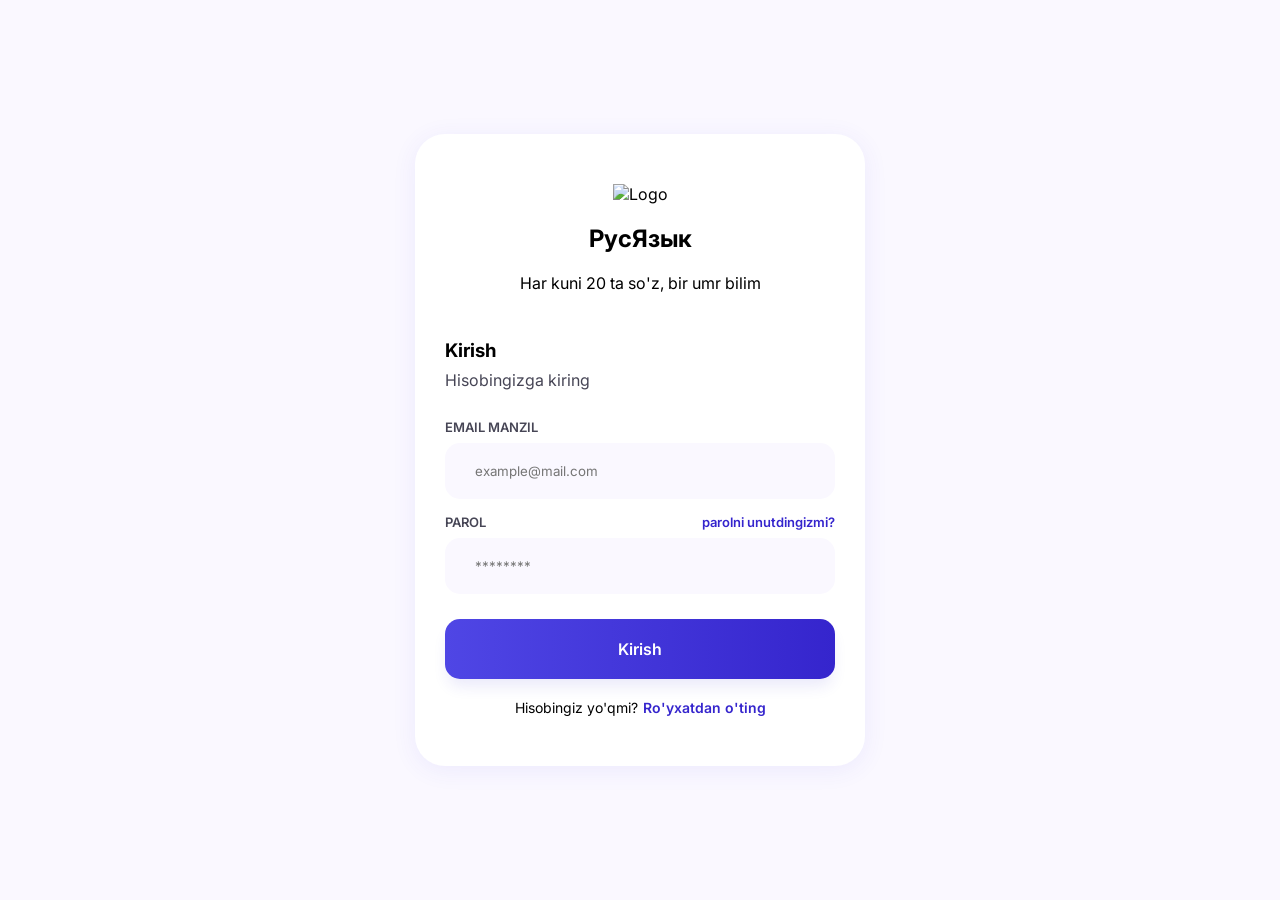
==== index.html @ 4c3a9ec2 "commit" ====
<!DOCTYPE html>
<html lang="uz">

<head>
    <meta charset="UTF-8">
    <meta name="viewport" content="width=device-width, initial-scale=1.0">
    <title>Til sayti</title>
    <link rel="stylesheet" href="style.css">

    <link rel="preconnect" href="https://fonts.googleapis.com">
    <link rel="preconnect" href="https://fonts.gstatic.com" crossorigin>
    <link href="https://fonts.googleapis.com/css2?family=Inter:wght@400;500;600;700&display=swap" rel="stylesheet">

    <link rel="stylesheet" href="https://cdnjs.cloudflare.com/ajax/libs/font-awesome/7.0.1/css/all.min.css"
        integrity="sha512-2SwdPD6INVrV/lHTZbO2nodKhrnDdJK9/kg2XD1r9uGqPo1cUbujc+IYdlYdEErWNu69gVcYgdxlmVmzTWnetw=="
        crossorigin="anonymous" referrerpolicy="no-referrer" />

    <script src="https://cdn.jsdelivr.net/npm/@supabase/supabase-js@2"></script>
</head>

<body>
    <div class="kirish">
        <div class="bosh">
            <img src="./Margin.svg" alt="Logo">
            <h2>РусЯзык</h2>
            <p>Har kuni 20 ta so'z, bir umr bilim</p>
        </div>

        <div class="texts">
            <h3>Kirish</h3>
            <p>Hisobingizga kiring</p>
        </div>

        <div class="input-con">
            <div>
                <p>EMAIL MANZIL</p>
                <div class="input1">
                    <i class="fa-regular fa-envelope"></i>
                    <input id="email" type="email" placeholder="example@mail.com">
                </div>
            </div>

            <div>
                <div class="input2-item">
                    <p>PAROL</p>
                    <p class="forgot-pass">parolni unutdingizmi?</p>
                </div>
                <div class="input1">
                    <i class="fa-solid fa-lock"></i>
                    <input id="parol" type="password" placeholder="********">
                </div>
            </div>

            <button onclick="login()" class="kirish-btn">Kirish</button>
        </div>

        <div class="foot">
            <p>Hisobingiz yo'qmi?</p>
            <p class="sign" onclick="Sign()">Ro'yxatdan o'ting</p>
        </div>
    </div>

    <script src="script.js"></script>
</body>

</html>
---- style.css ----
* {
    box-sizing: border-box;
    font-family: 'Inter', sans-serif;
}

body {
    margin: 0;
    background-color: #FAF8FF;
    display: flex;
    justify-content: center;
    align-items: center;
    min-height: 100vh;
    padding: 0 20px;
}

.kirish {
    display: flex;
    flex-direction: column;
    background-color: #fff;
    width: 100%;
    max-width: 450px;
    padding: 50px 30px;
    border-radius: 30px;
    box-shadow: 0px 4px 24px 0px rgba(79, 70, 229, 0.08);
}

.bosh {
    text-align: center;
}

.texts h3 {
    margin: 0;
}

.texts p {
    margin-top: 8px;
    color: #464555;
}

.texts {
    padding-top: 30px;
}

.input-con {
    display: flex;
    flex-direction: column;
    gap: 15px;
}

.input1 {
    background-color: #FAF8FF;
    width: 100%;
    padding: 20px 15px;
    display: flex;
    border-radius: 15px;
    align-items: center;
}

.input1 i {
    color: #777587;
}

.input1 input {
    border: none;
    background-color: transparent;
    width: 100%;
    outline: none;
    padding: 0px 15px;
}

.input-con>div>p {
    color: #464555;
    font-size: 13px;
    font-weight: 600;
    margin-bottom: 8px;
}

.input2-item {
    display: flex;
    justify-content: space-between;
    margin-bottom: 8px;
}

.input2-item p {
    margin: 0;
    color: #464555;
    font-size: 13px;
    font-weight: 600;
}

.input2-item p.forgot-pass {
    color: #3525CD;
    cursor: pointer;
}

.kirish-btn {
    box-shadow: 0px 10px 15px -3px rgba(53, 37, 205, 0.1);
    background: linear-gradient(90deg, #4F46E5 0%, #3525CD 100%);
    padding: 20px 30px;
    border-radius: 15px;
    margin-top: 10px;
    width: 100%;
    border: none;
    color: #fff;
    font-size: 16px;
    font-weight: 600;
    cursor: pointer;
    transition: 0.3s;
}

.kirish-btn:hover {
    opacity: 0.9;
}

.foot {
    display: flex;
    justify-content: center;
    align-items: center;
    gap: 5px;
    padding-top: 20px;
}

.foot p {
    margin: 0;
    font-size: 14px;
}

.foot p.sign {
    color: #3525CD;
    font-weight: 600;
    cursor: pointer;
}

@media (max-width: 576px) {
    .kirish {
        padding: 30px 20px;
        gap: 10px;
    }

    .bosh h2 {
        font-size: 25px;
    }

    .bosh p {
        font-size: 15px;
    }

    .texts h3 {
        font-size: 18px;
    }

    .foot {
        flex-direction: column;
        gap: 10px;
    }
}

@media (max-width: 350px) {
    body {
        padding: 0 10px;
    }

    .kirish {
        padding: 20px 15px;
        border-radius: 20px;
    }

    .bosh img {
        width: 40px;
    }

    .bosh h2 {
        font-size: 20px;
    }

    .bosh p {
        font-size: 13px;
    }

    .input1 {
        padding: 15px 10px;
    }

    .input1 input {
        font-size: 14px;
        padding: 0 10px;
    }

    .kirish-btn {
        padding: 15px 20px;
        font-size: 14px;
    }

    .input2-item p {
        font-size: 11px;
    }

    .foot {
        font-size: 12px;
    }
}
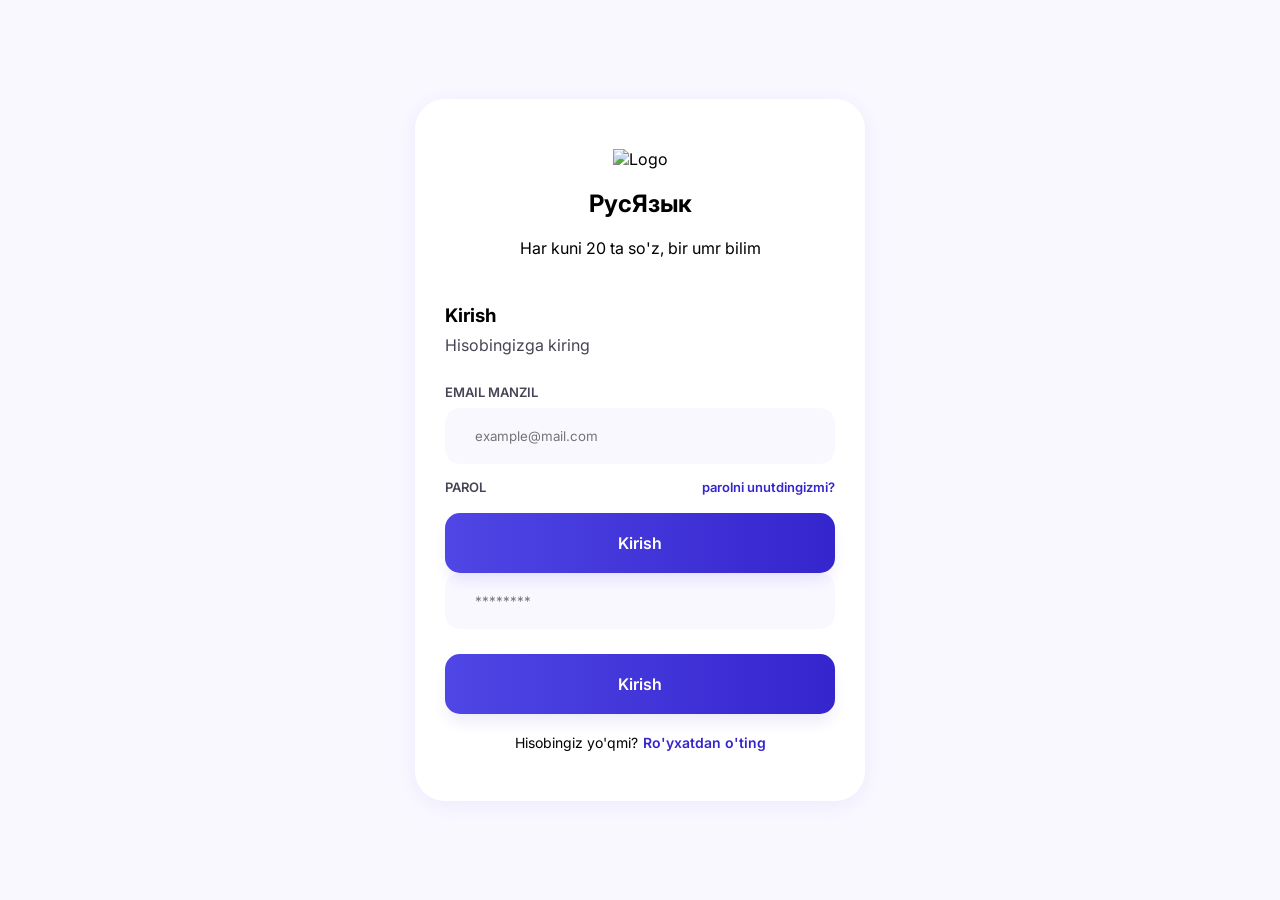
==== commit e88473c4: "commit" ====
--- a/index.html
+++ b/index.html
@@ -45,6 +45,10 @@
                     <p>PAROL</p>
                     <p class="forgot-pass">parolni unutdingizmi?</p>
                 </div>
+                <a href="boshlash.html">
+                    <button id="kirish" class="kirish-btn">Kirish</button>
+                </a>
+            </form>
                 <div class="input1">
                     <i class="fa-solid fa-lock"></i>
                     <input id="parol" type="password" placeholder="********">
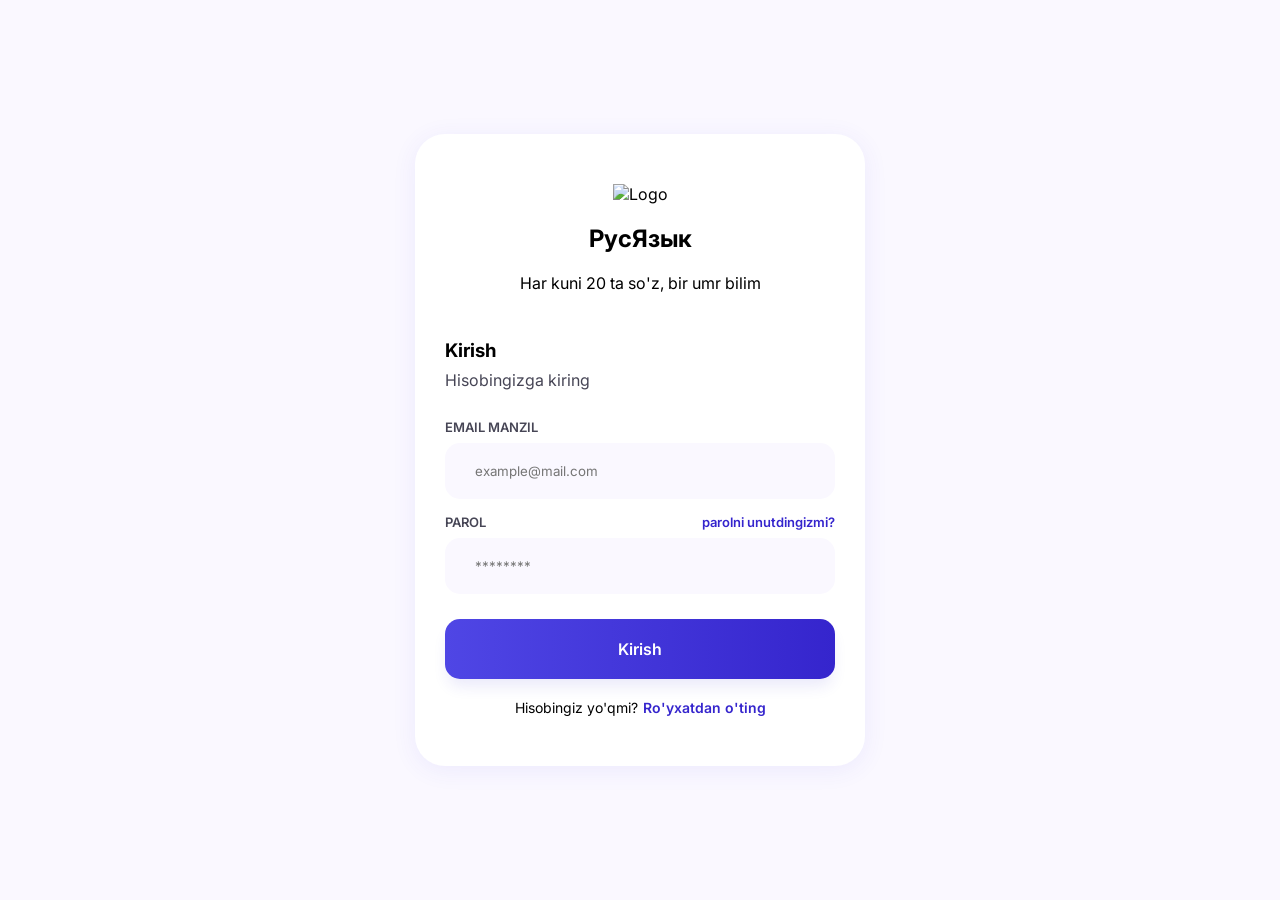
==== commit 09f62a09: "yangilanish" ====
--- a/index.html
+++ b/index.html
@@ -45,17 +45,15 @@
                     <p>PAROL</p>
                     <p class="forgot-pass">parolni unutdingizmi?</p>
                 </div>
-                <a href="boshlash.html">
-                    <button id="kirish" class="kirish-btn">Kirish</button>
-                </a>
-            </form>
+                </form>
                 <div class="input1">
                     <i class="fa-solid fa-lock"></i>
                     <input id="parol" type="password" placeholder="********">
                 </div>
             </div>
-
-            <button onclick="login()" class="kirish-btn">Kirish</button>
+            <a href="boshlash.html">
+                <button onclick="login()" id="boshla" class="kirish-btn">Kirish</button>
+            </a>
         </div>
 
         <div class="foot">
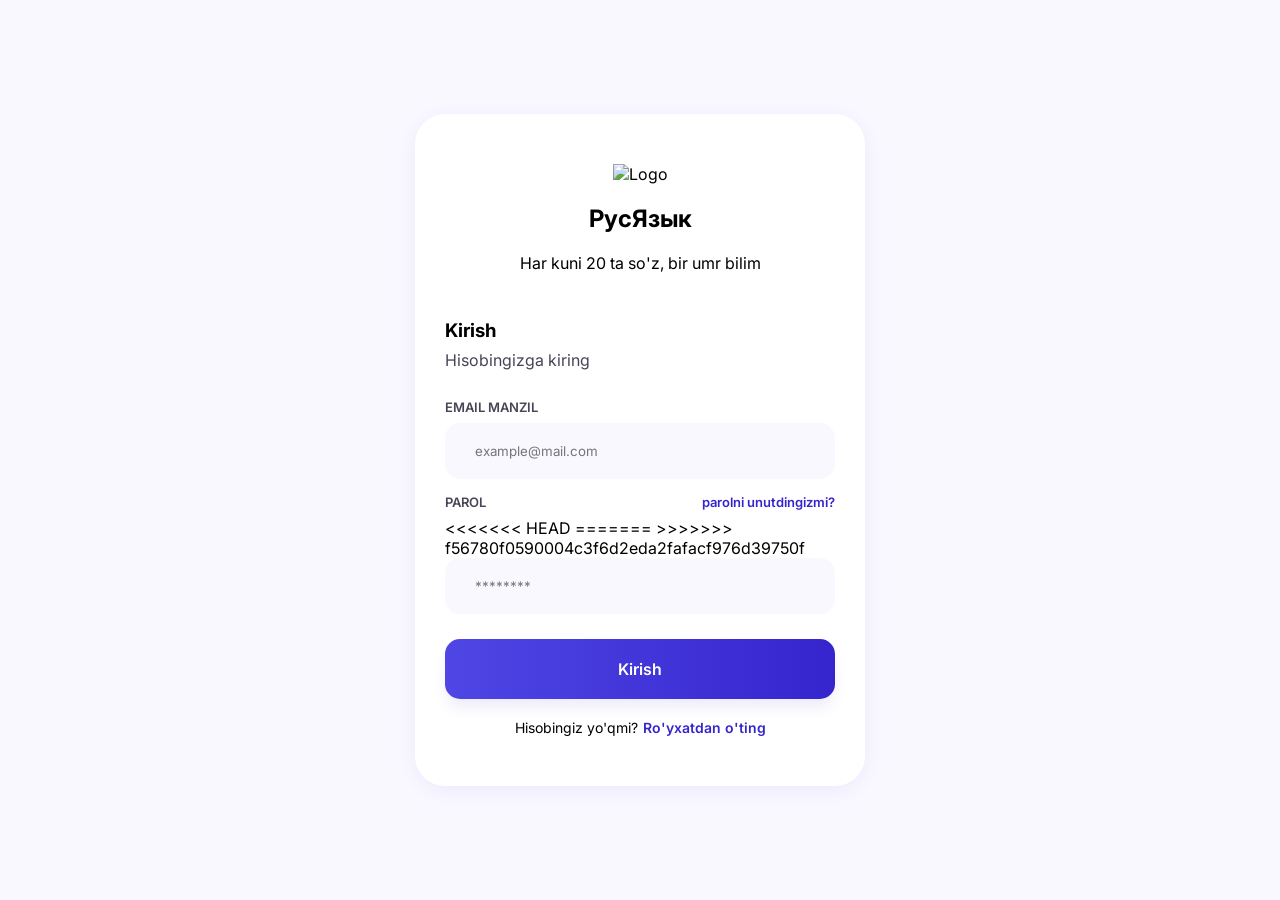
==== commit c0b77669: "media deyarli ideal" ====
--- a/index.html
+++ b/index.html
@@ -45,7 +45,12 @@
                     <p>PAROL</p>
                     <p class="forgot-pass">parolni unutdingizmi?</p>
                 </div>
+<<<<<<< HEAD
+
+            </form>
+=======
                 </form>
+>>>>>>> f56780f0590004c3f6d2eda2fafacf976d39750f
                 <div class="input1">
                     <i class="fa-solid fa-lock"></i>
                     <input id="parol" type="password" placeholder="********">
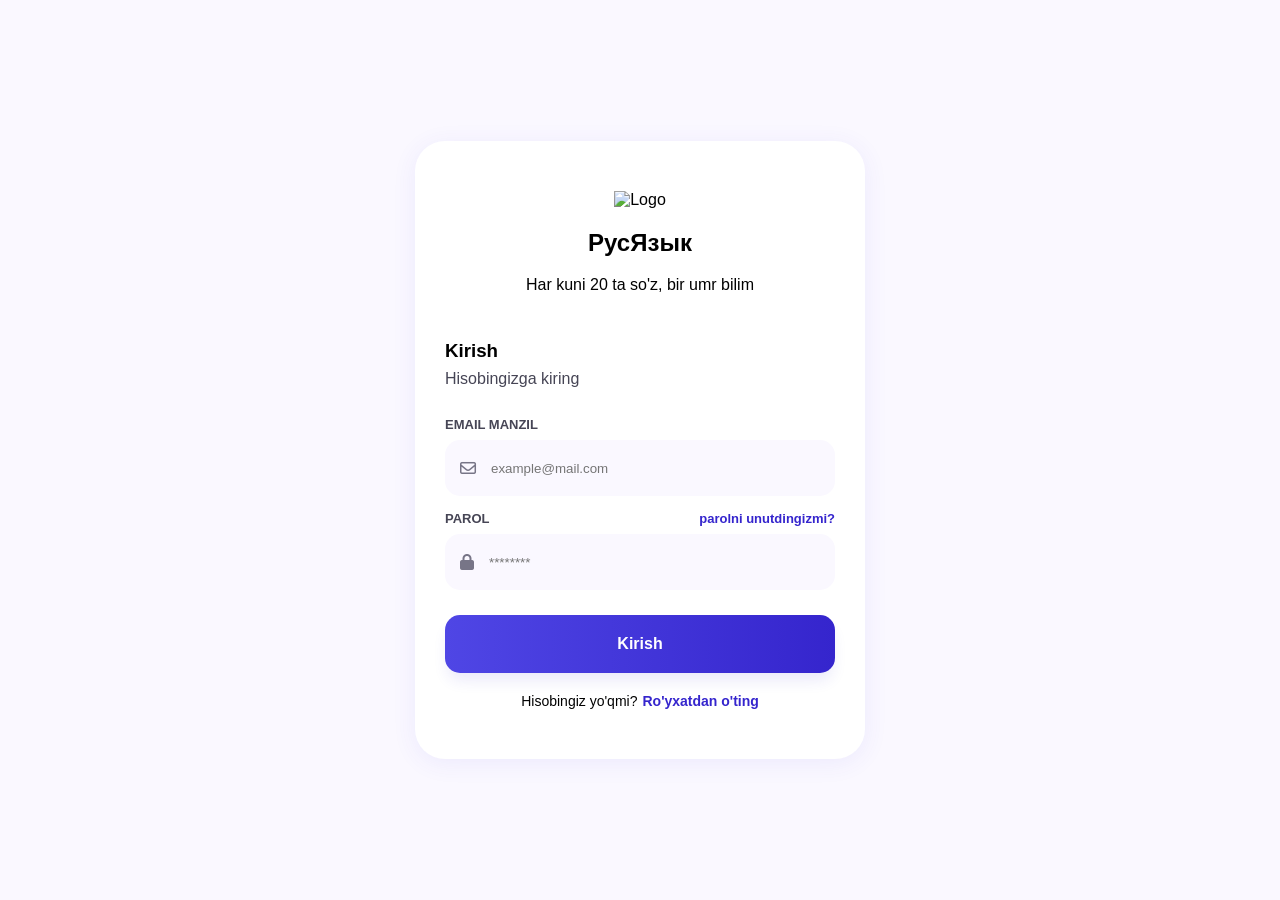
==== commit d1913147: "yangilanish" ====
--- a/index.html
+++ b/index.html
@@ -1,23 +1,15 @@
 <!DOCTYPE html>
 <html lang="uz">
-
 <head>
     <meta charset="UTF-8">
     <meta name="viewport" content="width=device-width, initial-scale=1.0">
-    <title>Til sayti</title>
+    <title>Til sayti - Kirish</title>
     <link rel="stylesheet" href="style.css">
-
-    <link rel="preconnect" href="https://fonts.googleapis.com">
-    <link rel="preconnect" href="https://fonts.gstatic.com" crossorigin>
-    <link href="https://fonts.googleapis.com/css2?family=Inter:wght@400;500;600;700&display=swap" rel="stylesheet">
-
-    <link rel="stylesheet" href="https://cdnjs.cloudflare.com/ajax/libs/font-awesome/7.0.1/css/all.min.css"
-        integrity="sha512-2SwdPD6INVrV/lHTZbO2nodKhrnDdJK9/kg2XD1r9uGqPo1cUbujc+IYdlYdEErWNu69gVcYgdxlmVmzTWnetw=="
-        crossorigin="anonymous" referrerpolicy="no-referrer" />
-
+    <link rel="stylesheet" href="https://cdnjs.cloudflare.com/ajax/libs/font-awesome/6.4.0/css/all.min.css">
     <script src="https://cdn.jsdelivr.net/npm/@supabase/supabase-js@2"></script>
+    <link rel="stylesheet" type="text/css" href="https://cdn.jsdelivr.net/npm/toastify-js/src/toastify.min.css">
+<script type="text/javascript" src="https://cdn.jsdelivr.net/npm/toastify-js"></script>
 </head>
-
 <body>
     <div class="kirish">
         <div class="bosh">
@@ -36,7 +28,7 @@
                 <p>EMAIL MANZIL</p>
                 <div class="input1">
                     <i class="fa-regular fa-envelope"></i>
-                    <input id="email" type="email" placeholder="example@mail.com">
+                    <input id="login-email" type="email" placeholder="example@mail.com">
                 </div>
             </div>
 
@@ -45,29 +37,21 @@
                     <p>PAROL</p>
                     <p class="forgot-pass">parolni unutdingizmi?</p>
                 </div>
-<<<<<<< HEAD
-
-            </form>
-=======
-                </form>
->>>>>>> f56780f0590004c3f6d2eda2fafacf976d39750f
                 <div class="input1">
                     <i class="fa-solid fa-lock"></i>
-                    <input id="parol" type="password" placeholder="********">
+                    <input id="login-parol" type="password" placeholder="********">
                 </div>
             </div>
-            <a href="boshlash.html">
-                <button onclick="login()" id="boshla" class="kirish-btn">Kirish</button>
-            </a>
+            
+            <button onclick="login()" id="boshla" class="kirish-btn">Kirish</button>
         </div>
 
         <div class="foot">
             <p>Hisobingiz yo'qmi?</p>
-            <p class="sign" onclick="Sign()">Ro'yxatdan o'ting</p>
+            <p class="sign" onclick="goToSignUp()">Ro'yxatdan o'ting</p>
         </div>
     </div>
 
     <script src="script.js"></script>
 </body>
-
 </html>
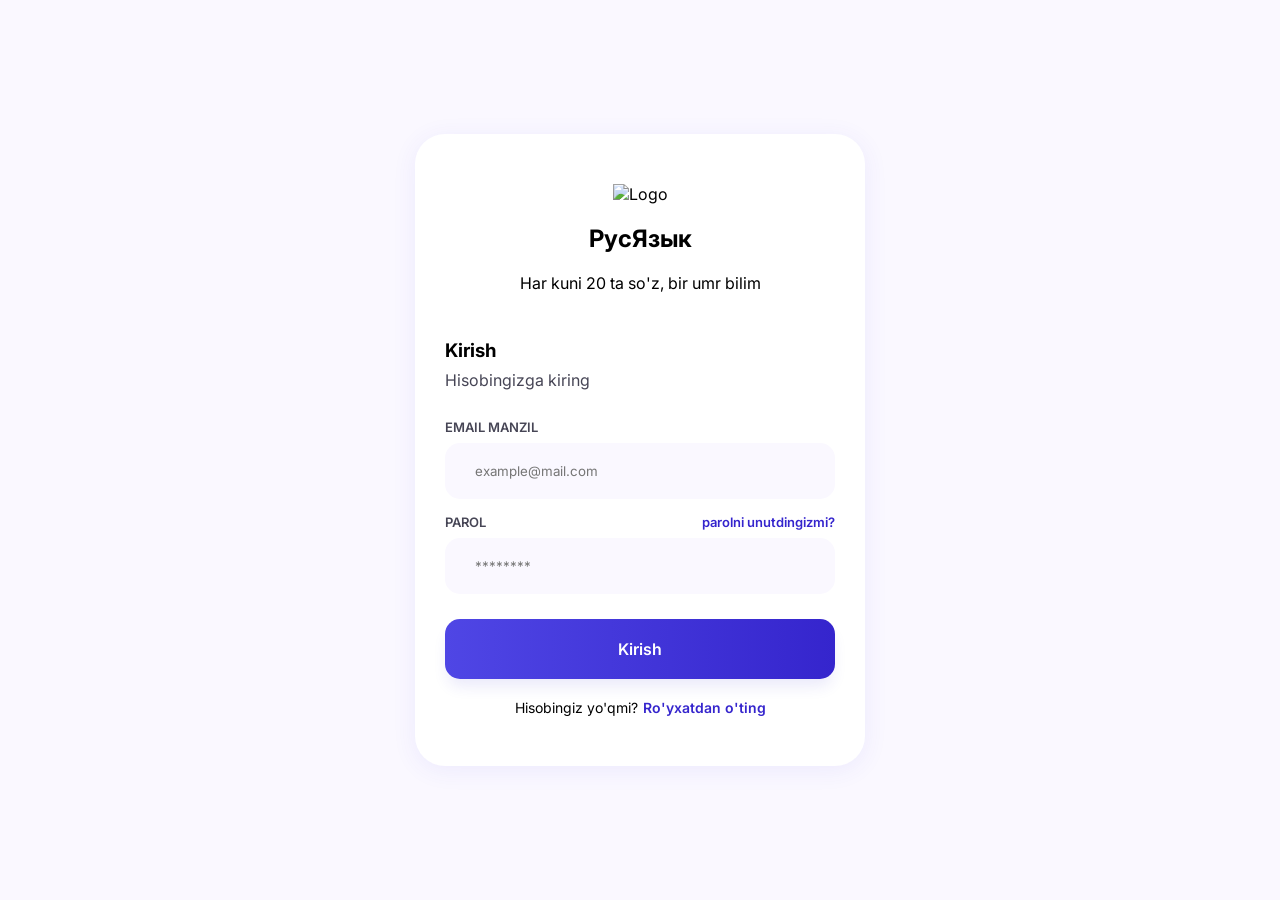
==== commit f64f95a4: "commmit" ====
--- a/index.html
+++ b/index.html
@@ -1,15 +1,23 @@
 <!DOCTYPE html>
 <html lang="uz">
+
 <head>
     <meta charset="UTF-8">
     <meta name="viewport" content="width=device-width, initial-scale=1.0">
-    <title>Til sayti - Kirish</title>
+    <title>Til sayti</title>
     <link rel="stylesheet" href="style.css">
-    <link rel="stylesheet" href="https://cdnjs.cloudflare.com/ajax/libs/font-awesome/6.4.0/css/all.min.css">
+
+    <link rel="preconnect" href="https://fonts.googleapis.com">
+    <link rel="preconnect" href="https://fonts.gstatic.com" crossorigin>
+    <link href="https://fonts.googleapis.com/css2?family=Inter:wght@400;500;600;700&display=swap" rel="stylesheet">
+
+    <link rel="stylesheet" href="https://cdnjs.cloudflare.com/ajax/libs/font-awesome/7.0.1/css/all.min.css"
+        integrity="sha512-2SwdPD6INVrV/lHTZbO2nodKhrnDdJK9/kg2XD1r9uGqPo1cUbujc+IYdlYdEErWNu69gVcYgdxlmVmzTWnetw=="
+        crossorigin="anonymous" referrerpolicy="no-referrer" />
+
     <script src="https://cdn.jsdelivr.net/npm/@supabase/supabase-js@2"></script>
-    <link rel="stylesheet" type="text/css" href="https://cdn.jsdelivr.net/npm/toastify-js/src/toastify.min.css">
-<script type="text/javascript" src="https://cdn.jsdelivr.net/npm/toastify-js"></script>
 </head>
+
 <body>
     <div class="kirish">
         <div class="bosh">
@@ -28,7 +36,7 @@
                 <p>EMAIL MANZIL</p>
                 <div class="input1">
                     <i class="fa-regular fa-envelope"></i>
-                    <input id="login-email" type="email" placeholder="example@mail.com">
+                    <input id="email" type="email" placeholder="example@mail.com">
                 </div>
             </div>
 
@@ -37,21 +45,25 @@
                     <p>PAROL</p>
                     <p class="forgot-pass">parolni unutdingizmi?</p>
                 </div>
+
+            </form>
                 <div class="input1">
                     <i class="fa-solid fa-lock"></i>
-                    <input id="login-parol" type="password" placeholder="********">
+                    <input id="parol" type="password" placeholder="********">
                 </div>
             </div>
-            
-            <button onclick="login()" id="boshla" class="kirish-btn">Kirish</button>
+            <a href="boshlash.html">
+                <button onclick="login()" id="boshla" class="kirish-btn">Kirish</button>
+            </a>
         </div>
 
         <div class="foot">
             <p>Hisobingiz yo'qmi?</p>
-            <p class="sign" onclick="goToSignUp()">Ro'yxatdan o'ting</p>
+            <p class="sign" onclick="Sign()">Ro'yxatdan o'ting</p>
         </div>
     </div>
 
     <script src="script.js"></script>
 </body>
+
 </html>
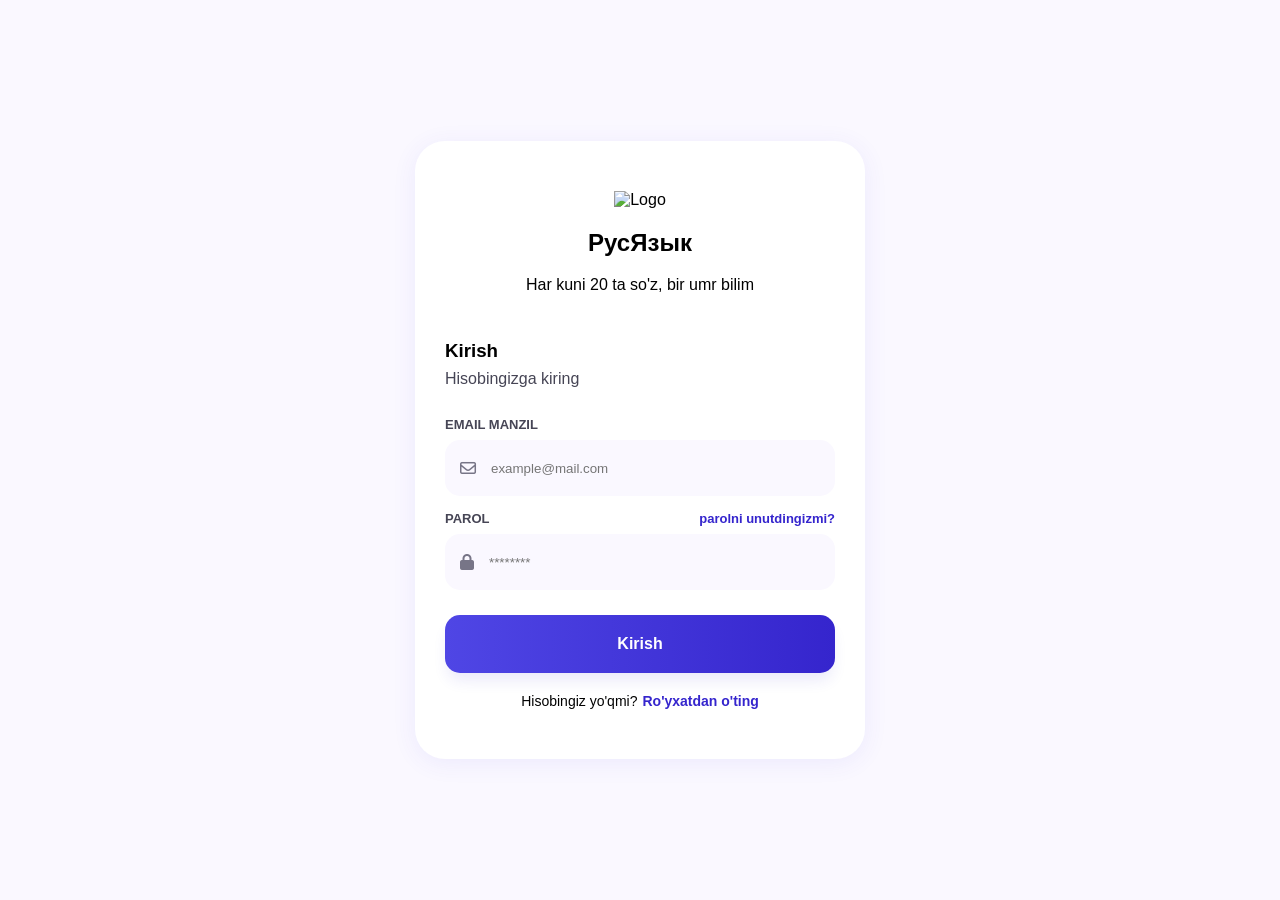
==== commit 9c414962: "Merge 219ea94d17e443ee0f820ed03b586fcb60beaa59 into 2f06879d25970e2d7580f8390a21a28b40ee0d5d" ====
--- a/index.html
+++ b/index.html
@@ -1,23 +1,15 @@
 <!DOCTYPE html>
 <html lang="uz">
-
 <head>
     <meta charset="UTF-8">
     <meta name="viewport" content="width=device-width, initial-scale=1.0">
-    <title>Til sayti</title>
+    <title>Til sayti - Kirish</title>
     <link rel="stylesheet" href="style.css">
-
-    <link rel="preconnect" href="https://fonts.googleapis.com">
-    <link rel="preconnect" href="https://fonts.gstatic.com" crossorigin>
-    <link href="https://fonts.googleapis.com/css2?family=Inter:wght@400;500;600;700&display=swap" rel="stylesheet">
-
-    <link rel="stylesheet" href="https://cdnjs.cloudflare.com/ajax/libs/font-awesome/7.0.1/css/all.min.css"
-        integrity="sha512-2SwdPD6INVrV/lHTZbO2nodKhrnDdJK9/kg2XD1r9uGqPo1cUbujc+IYdlYdEErWNu69gVcYgdxlmVmzTWnetw=="
-        crossorigin="anonymous" referrerpolicy="no-referrer" />
-
+    <link rel="stylesheet" href="https://cdnjs.cloudflare.com/ajax/libs/font-awesome/6.4.0/css/all.min.css">
     <script src="https://cdn.jsdelivr.net/npm/@supabase/supabase-js@2"></script>
+    <link rel="stylesheet" type="text/css" href="https://cdn.jsdelivr.net/npm/toastify-js/src/toastify.min.css">
+<script type="text/javascript" src="https://cdn.jsdelivr.net/npm/toastify-js"></script>
 </head>
-
 <body>
     <div class="kirish">
         <div class="bosh">
@@ -36,7 +28,7 @@
                 <p>EMAIL MANZIL</p>
                 <div class="input1">
                     <i class="fa-regular fa-envelope"></i>
-                    <input id="email" type="email" placeholder="example@mail.com">
+                    <input id="login-email" type="email" placeholder="example@mail.com">
                 </div>
             </div>
 
@@ -45,25 +37,21 @@
                     <p>PAROL</p>
                     <p class="forgot-pass">parolni unutdingizmi?</p>
                 </div>
-
-            </form>
                 <div class="input1">
                     <i class="fa-solid fa-lock"></i>
-                    <input id="parol" type="password" placeholder="********">
+                    <input id="login-parol" type="password" placeholder="********">
                 </div>
             </div>
-            <a href="boshlash.html">
-                <button onclick="login()" id="boshla" class="kirish-btn">Kirish</button>
-            </a>
+            
+            <button onclick="login()" id="boshla" class="kirish-btn">Kirish</button>
         </div>
 
         <div class="foot">
             <p>Hisobingiz yo'qmi?</p>
-            <p class="sign" onclick="Sign()">Ro'yxatdan o'ting</p>
+            <p class="sign" onclick="goToSignUp()">Ro'yxatdan o'ting</p>
         </div>
     </div>
 
     <script src="script.js"></script>
 </body>
-
 </html>
